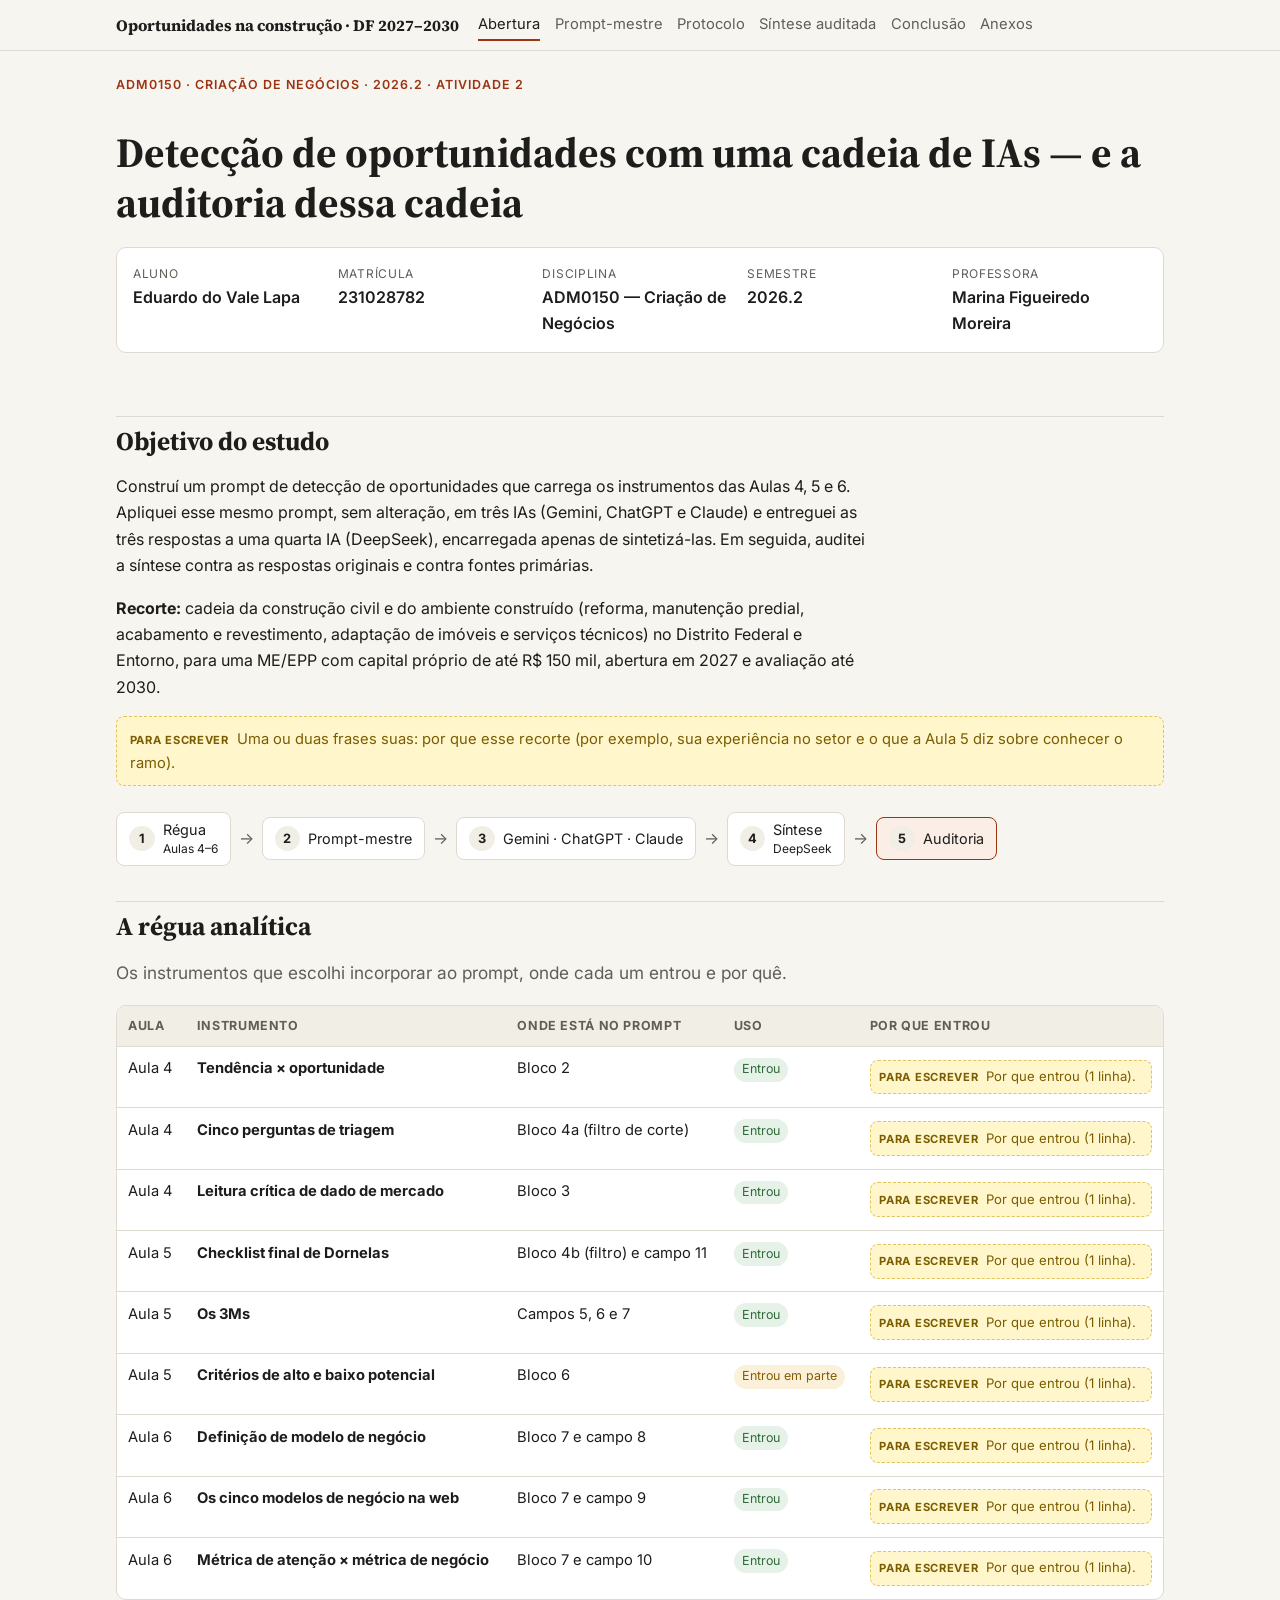
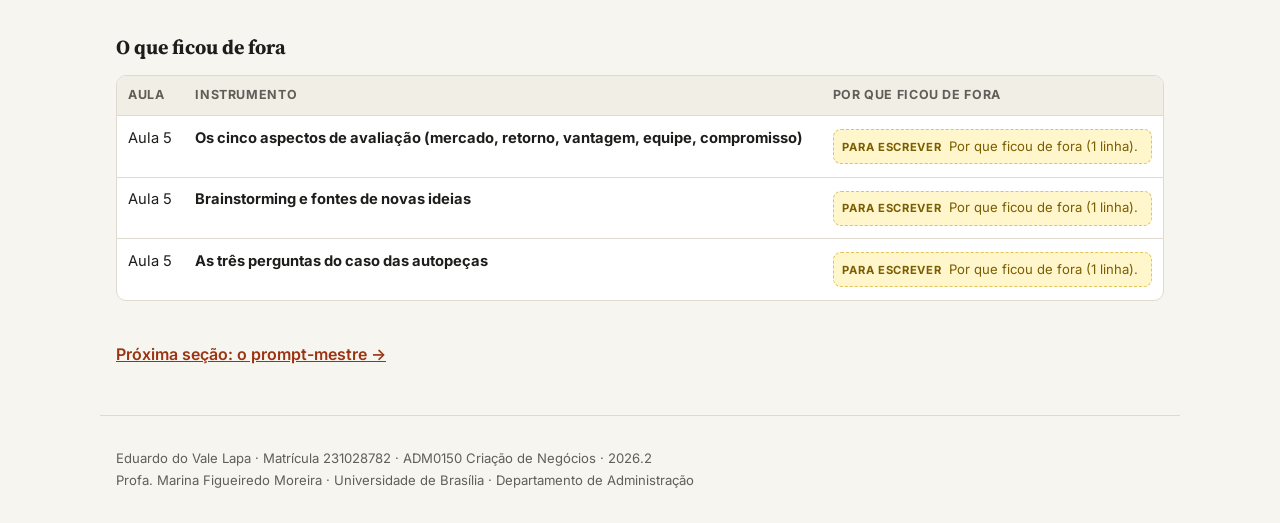
==== index.html @ ac5368d7 "Add files via upload" ====
<!doctype html>
<html lang="pt-BR"><head><meta charset="utf-8"><meta name="viewport" content="width=device-width,initial-scale=1">
<title>Abertura — Cadeia de IAs</title>
<link rel="preconnect" href="https://fonts.googleapis.com"><link rel="preconnect" href="https://fonts.gstatic.com" crossorigin>
<link href="https://fonts.googleapis.com/css2?family=Source+Serif+4:opsz,wght@8..60,400;8..60,600;8..60,700&family=Inter:wght@400;500;600&family=JetBrains+Mono:wght@400&display=swap" rel="stylesheet">
<link rel="stylesheet" href="style.css"></head>
<body><header class="top"><div class="wrap"><a class="brand" href="index.html">Oportunidades na construção · DF 2027–2030</a>
<nav><a href="index.html" aria-current="page">Abertura</a><a href="prompt.html">Prompt-mestre</a><a href="protocolo.html">Protocolo</a><a href="auditoria.html">Síntese auditada</a><a href="conclusao.html">Conclusão</a><a href="anexos.html">Anexos</a></nav></div></header>
<main class="wrap">
<section class="hero">
<p class="eyebrow">ADM0150 · Criação de Negócios · 2026.2 · Atividade 2</p>
<h1>Detecção de oportunidades com uma cadeia de IAs — e a auditoria dessa cadeia</h1>
<dl class="ident">
<div><dt>Aluno</dt><dd>Eduardo do Vale Lapa</dd></div>
<div><dt>Matrícula</dt><dd>231028782</dd></div>
<div><dt>Disciplina</dt><dd>ADM0150 — Criação de Negócios</dd></div>
<div><dt>Semestre</dt><dd>2026.2</dd></div>
<div><dt>Professora</dt><dd>Marina Figueiredo Moreira</dd></div>
</dl>
</section>

<h2>Objetivo do estudo</h2>
<p>Construí um prompt de detecção de oportunidades que carrega os instrumentos das Aulas 4, 5 e 6. Apliquei esse mesmo prompt, sem alteração, em três IAs (Gemini, ChatGPT e Claude) e entreguei as três respostas a uma quarta IA (DeepSeek), encarregada apenas de sintetizá-las. Em seguida, auditei a síntese contra as respostas originais e contra fontes primárias.</p>
<p><strong>Recorte:</strong> cadeia da construção civil e do ambiente construído (reforma, manutenção predial, acabamento e revestimento, adaptação de imóveis e serviços técnicos) no Distrito Federal e Entorno, para uma ME/EPP com capital próprio de até R$ 150 mil, abertura em 2027 e avaliação até 2030.</p>
<div class="todo"><span class="todo-tag">Para escrever</span>Uma ou duas frases suas: por que esse recorte (por exemplo, sua experiência no setor e o que a Aula 5 diz sobre conhecer o ramo).</div>

<div class="flow" aria-label="Fluxo da cadeia">
<div class="step"><b>1</b><span>Régua<br><small>Aulas 4–6</small></span></div><i>→</i>
<div class="step"><b>2</b><span>Prompt-mestre</span></div><i>→</i>
<div class="step trio"><b>3</b><span>Gemini · ChatGPT · Claude</span></div><i>→</i>
<div class="step"><b>4</b><span>Síntese<br><small>DeepSeek</small></span></div><i>→</i>
<div class="step accent"><b>5</b><span>Auditoria</span></div>
</div>

<h2>A régua analítica</h2>
<p class="lede">Os instrumentos que escolhi incorporar ao prompt, onde cada um entrou e por quê.</p>
<div class="tbl"><table><thead><tr><th>Aula</th><th>Instrumento</th><th>Onde está no prompt</th><th>Uso</th><th>Por que entrou</th></tr></thead><tbody><tr><td>Aula 4</td><td><strong>Tendência × oportunidade</strong></td><td>Bloco 2</td><td><span class="pill ">Entrou</span></td><td><div class="todo small"><span class="todo-tag">Para escrever</span>Por que entrou (1 linha).</div></td></tr><tr><td>Aula 4</td><td><strong>Cinco perguntas de triagem</strong></td><td>Bloco 4a (filtro de corte)</td><td><span class="pill ">Entrou</span></td><td><div class="todo small"><span class="todo-tag">Para escrever</span>Por que entrou (1 linha).</div></td></tr><tr><td>Aula 4</td><td><strong>Leitura crítica de dado de mercado</strong></td><td>Bloco 3</td><td><span class="pill ">Entrou</span></td><td><div class="todo small"><span class="todo-tag">Para escrever</span>Por que entrou (1 linha).</div></td></tr><tr><td>Aula 5</td><td><strong>Checklist final de Dornelas</strong></td><td>Bloco 4b (filtro) e campo 11</td><td><span class="pill ">Entrou</span></td><td><div class="todo small"><span class="todo-tag">Para escrever</span>Por que entrou (1 linha).</div></td></tr><tr><td>Aula 5</td><td><strong>Os 3Ms</strong></td><td>Campos 5, 6 e 7</td><td><span class="pill ">Entrou</span></td><td><div class="todo small"><span class="todo-tag">Para escrever</span>Por que entrou (1 linha).</div></td></tr><tr><td>Aula 5</td><td><strong>Critérios de alto e baixo potencial</strong></td><td>Bloco 6</td><td><span class="pill pill-part">Entrou em parte</span></td><td><div class="todo small"><span class="todo-tag">Para escrever</span>Por que entrou (1 linha).</div></td></tr><tr><td>Aula 6</td><td><strong>Definição de modelo de negócio</strong></td><td>Bloco 7 e campo 8</td><td><span class="pill ">Entrou</span></td><td><div class="todo small"><span class="todo-tag">Para escrever</span>Por que entrou (1 linha).</div></td></tr><tr><td>Aula 6</td><td><strong>Os cinco modelos de negócio na web</strong></td><td>Bloco 7 e campo 9</td><td><span class="pill ">Entrou</span></td><td><div class="todo small"><span class="todo-tag">Para escrever</span>Por que entrou (1 linha).</div></td></tr><tr><td>Aula 6</td><td><strong>Métrica de atenção × métrica de negócio</strong></td><td>Bloco 7 e campo 10</td><td><span class="pill ">Entrou</span></td><td><div class="todo small"><span class="todo-tag">Para escrever</span>Por que entrou (1 linha).</div></td></tr></tbody></table></div>

<h3>O que ficou de fora</h3>
<div class="tbl"><table><thead><tr><th>Aula</th><th>Instrumento</th><th>Por que ficou de fora</th></tr></thead><tbody><tr><td>Aula 5</td><td><strong>Os cinco aspectos de avaliação (mercado, retorno, vantagem, equipe, compromisso)</strong></td><td><div class="todo small"><span class="todo-tag">Para escrever</span>Por que ficou de fora (1 linha).</div></td></tr><tr><td>Aula 5</td><td><strong>Brainstorming e fontes de novas ideias</strong></td><td><div class="todo small"><span class="todo-tag">Para escrever</span>Por que ficou de fora (1 linha).</div></td></tr><tr><td>Aula 5</td><td><strong>As três perguntas do caso das autopeças</strong></td><td><div class="todo small"><span class="todo-tag">Para escrever</span>Por que ficou de fora (1 linha).</div></td></tr></tbody></table></div>

<p class="next"><a href="prompt.html">Próxima seção: o prompt-mestre →</a></p>
</main>
<footer class="wrap foot">Eduardo do Vale Lapa · Matrícula 231028782 · ADM0150 Criação de Negócios · 2026.2<br>Profa. Marina Figueiredo Moreira · Universidade de Brasília · Departamento de Administração</footer>
</body></html>
---- style.css ----
:root{
  --bg:#f7f5f0; --surface:#ffffff; --ink:#1d1d1b; --muted:#5f5e58; --line:#dedad0;
  --accent:#9a3412; --accent-soft:#fbeee6; --code:#f1eee6;
  --s:#2f6b3a; --s-bg:#e6f1e7; --d:#8a5a00; --d-bg:#fbf0d9; --o:#a1262b; --o-bg:#f9e3e3; --x:#4b4f8a; --x-bg:#e8e9f6;
  --todo:#7a5d00; --todo-bg:#fff6cc; --todo-line:#e2c45a;
}
@media (prefers-color-scheme: dark){ :root:not([data-theme="light"]){
  --bg:#161614; --surface:#1f1f1c; --ink:#ecebe6; --muted:#a8a69d; --line:#34332e;
  --accent:#f0a07a; --accent-soft:#3a251b; --code:#26251f;
  --s:#8fd19a; --s-bg:#1f3323; --d:#f2c56b; --d-bg:#3a2f14; --o:#f29a9d; --o-bg:#3d1d1f; --x:#aeb2f2; --x-bg:#25274a;
  --todo:#f3d36b; --todo-bg:#3a3214; --todo-line:#7d6a24;
}}
:root[data-theme="dark"]{
  --bg:#161614; --surface:#1f1f1c; --ink:#ecebe6; --muted:#a8a69d; --line:#34332e;
  --accent:#f0a07a; --accent-soft:#3a251b; --code:#26251f;
  --s:#8fd19a; --s-bg:#1f3323; --d:#f2c56b; --d-bg:#3a2f14; --o:#f29a9d; --o-bg:#3d1d1f; --x:#aeb2f2; --x-bg:#25274a;
  --todo:#f3d36b; --todo-bg:#3a3214; --todo-line:#7d6a24;
}
*{box-sizing:border-box}
html{-webkit-text-size-adjust:100%}
body{margin:0;background:var(--bg);color:var(--ink);font:16px/1.65 "Inter",system-ui,sans-serif}
.wrap{max-width:1080px;margin:0 auto;padding:0 16px}
a{color:var(--accent)}
h1,h2,h3,h4{font-family:"Source Serif 4",Georgia,serif;line-height:1.2;margin:2.2rem 0 .8rem}
h1{font-size:clamp(1.8rem,4vw,2.6rem);margin-top:2rem}
h2{font-size:1.6rem;padding-top:.6rem;border-top:1px solid var(--line)}
h3{font-size:1.25rem} h4{font-size:1.1rem;margin-top:0}
.lede{font-size:1.08rem;color:var(--muted);max-width:70ch}
p,li{max-width:75ch}
.top{position:sticky;top:0;z-index:5;background:color-mix(in srgb,var(--bg) 92%,transparent);backdrop-filter:blur(6px);border-bottom:1px solid var(--line)}
.top .wrap{display:flex;flex-wrap:wrap;align-items:center;gap:.4rem 1.2rem;padding-top:.6rem;padding-bottom:.6rem}
.brand{font-family:"Source Serif 4",serif;font-weight:700;color:var(--ink);text-decoration:none}
nav{display:flex;flex-wrap:wrap;gap:.2rem .9rem;font-size:.92rem}
nav a{color:var(--muted);text-decoration:none;padding:.15rem 0;border-bottom:2px solid transparent}
nav a[aria-current]{color:var(--ink);border-color:var(--accent)}
nav a:hover{color:var(--ink)}
.hero{padding:1.5rem 0 .5rem}
.eyebrow{text-transform:uppercase;letter-spacing:.08em;font-size:.78rem;color:var(--accent);font-weight:600;margin:0}
.ident{display:grid;grid-template-columns:repeat(auto-fit,minmax(170px,1fr));gap:.6rem;background:var(--surface);border:1px solid var(--line);border-radius:10px;padding:1rem;margin:1.2rem 0}
.ident dt{font-size:.75rem;text-transform:uppercase;letter-spacing:.06em;color:var(--muted)} .ident dd{margin:0;font-weight:600}
.flow{display:flex;flex-wrap:wrap;align-items:center;gap:.5rem;margin:1.6rem 0}
.flow i{color:var(--muted);font-style:normal}
.step{display:flex;gap:.5rem;align-items:center;background:var(--surface);border:1px solid var(--line);border-radius:8px;padding:.5rem .75rem;font-size:.9rem;line-height:1.25}
.step b{display:grid;place-items:center;width:1.6rem;height:1.6rem;border-radius:50%;background:var(--code);font-size:.8rem}
.step.accent{border-color:var(--accent);background:var(--accent-soft)}
.tbl{overflow-x:auto;margin:1rem 0;border:1px solid var(--line);border-radius:10px;background:var(--surface)}
table{border-collapse:collapse;width:100%;font-size:.92rem}
th,td{text-align:left;vertical-align:top;padding:.6rem .7rem;border-bottom:1px solid var(--line)}
th{font-size:.78rem;text-transform:uppercase;letter-spacing:.05em;color:var(--muted);background:var(--code)}
tr:last-child td{border-bottom:0}
td.num{font-variant-numeric:tabular-nums;color:var(--muted)}
table.audit td:nth-child(2){min-width:220px} table.audit td:last-child{min-width:260px}
.pill{display:inline-block;font-size:.78rem;padding:.1rem .5rem;border-radius:99px;background:var(--s-bg);color:var(--s);white-space:nowrap}
.pill-part{background:var(--d-bg);color:var(--d)}
.cls{display:inline-block;font-size:.78rem;font-weight:600;padding:.12rem .55rem;border-radius:99px;white-space:nowrap}
.cls-s{background:var(--s-bg);color:var(--s)} .cls-d{background:var(--d-bg);color:var(--d)} .cls-o{background:var(--o-bg);color:var(--o)} .cls-x{background:var(--x-bg);color:var(--x)}
.kpis{display:grid;grid-template-columns:repeat(auto-fit,minmax(130px,1fr));gap:.6rem;margin:1rem 0}
.kpi{background:var(--s-bg);color:var(--s);border-radius:10px;padding:.8rem 1rem}
.kpi b{display:block;font:700 2rem/1 "Source Serif 4",serif} .kpi span{font-size:.85rem}
.kpi.kd{background:var(--d-bg);color:var(--d)} .kpi.ko{background:var(--o-bg);color:var(--o)} .kpi.kx{background:var(--x-bg);color:var(--x)}
.ev{margin:0 0 .4rem;font-size:.88rem}
.pblock{display:grid;grid-template-columns:minmax(0,3fr) minmax(0,2fr);gap:1rem;margin:1rem 0;padding-bottom:1rem;border-bottom:1px dashed var(--line)}
@media (max-width:760px){.pblock{grid-template-columns:1fr}}
.pcode{background:var(--code);border-radius:10px;padding:.8rem 1rem;min-width:0}
.plabel{font:600 .8rem "JetBrains Mono",monospace;color:var(--accent);margin-bottom:.4rem}
.pcode pre{margin:0;white-space:pre-wrap;word-wrap:break-word;font:.84rem/1.55 "JetBrains Mono",monospace}
.pwhy{font-size:.92rem} .pwhy .k{font-size:.72rem;text-transform:uppercase;letter-spacing:.06em;color:var(--muted);margin:.2rem 0 .1rem}
.pwhy p{margin:.2rem 0 .6rem}
.todo{border:1.5px dashed var(--todo-line);background:var(--todo-bg);color:var(--todo);border-radius:8px;padding:.6rem .8rem;margin:.8rem 0;font-size:.92rem}
.todo.small{padding:.35rem .55rem;margin:.2rem 0;font-size:.82rem}
.todo-tag{display:inline-block;font-weight:700;font-size:.7rem;text-transform:uppercase;letter-spacing:.06em;margin-right:.5rem}
.pend{background:var(--todo-bg);color:var(--todo);border:1px dashed var(--todo-line);border-radius:4px;padding:0 .3rem;font-size:.85em}
.note{font-size:.88rem;color:var(--muted)}
.btn{display:inline-block;background:var(--accent);color:var(--surface);text-decoration:none;padding:.45rem .9rem;border-radius:8px;font-weight:600;font-size:.9rem;margin:.2rem .3rem .2rem 0}
.btn.ghost{background:transparent;color:var(--accent);border:1px solid var(--accent)}
.next{margin:2.5rem 0 1rem;font-weight:600}
.opp{background:var(--surface);border:1px solid var(--line);border-radius:10px;padding:1rem;margin:1rem 0}
.cards{display:grid;grid-template-columns:repeat(auto-fit,minmax(190px,1fr));gap:.7rem;margin:1.2rem 0}
.card{display:flex;gap:.7rem;align-items:center;background:var(--surface);border:1px solid var(--line);border-radius:10px;padding:.9rem;color:var(--ink);text-decoration:none;line-height:1.3}
.card b{display:grid;place-items:center;width:2.2rem;height:2.2rem;border-radius:8px;background:var(--code);font-family:"Source Serif 4",serif}
.card:hover{border-color:var(--accent)} .card.accent{border-color:var(--accent);background:var(--accent-soft)} .card.muted{opacity:.75}
.card small{color:var(--muted)}
.crumb{margin-top:1.2rem}
.raw{background:var(--surface);border:1px solid var(--line);border-radius:10px;padding:1rem 1.2rem;overflow-x:auto}
.raw table{font-size:.85rem} .raw h1{font-size:1.5rem}
.wrap-pre{white-space:pre-wrap;word-wrap:break-word;font:.86rem/1.6 "JetBrains Mono",monospace;margin:0}
.pdfview{width:100%;height:80vh;border:1px solid var(--line);border-radius:8px}
.foot{color:var(--muted);font-size:.82rem;padding-top:2rem;padding-bottom:2rem;border-top:1px solid var(--line);margin-top:3rem}
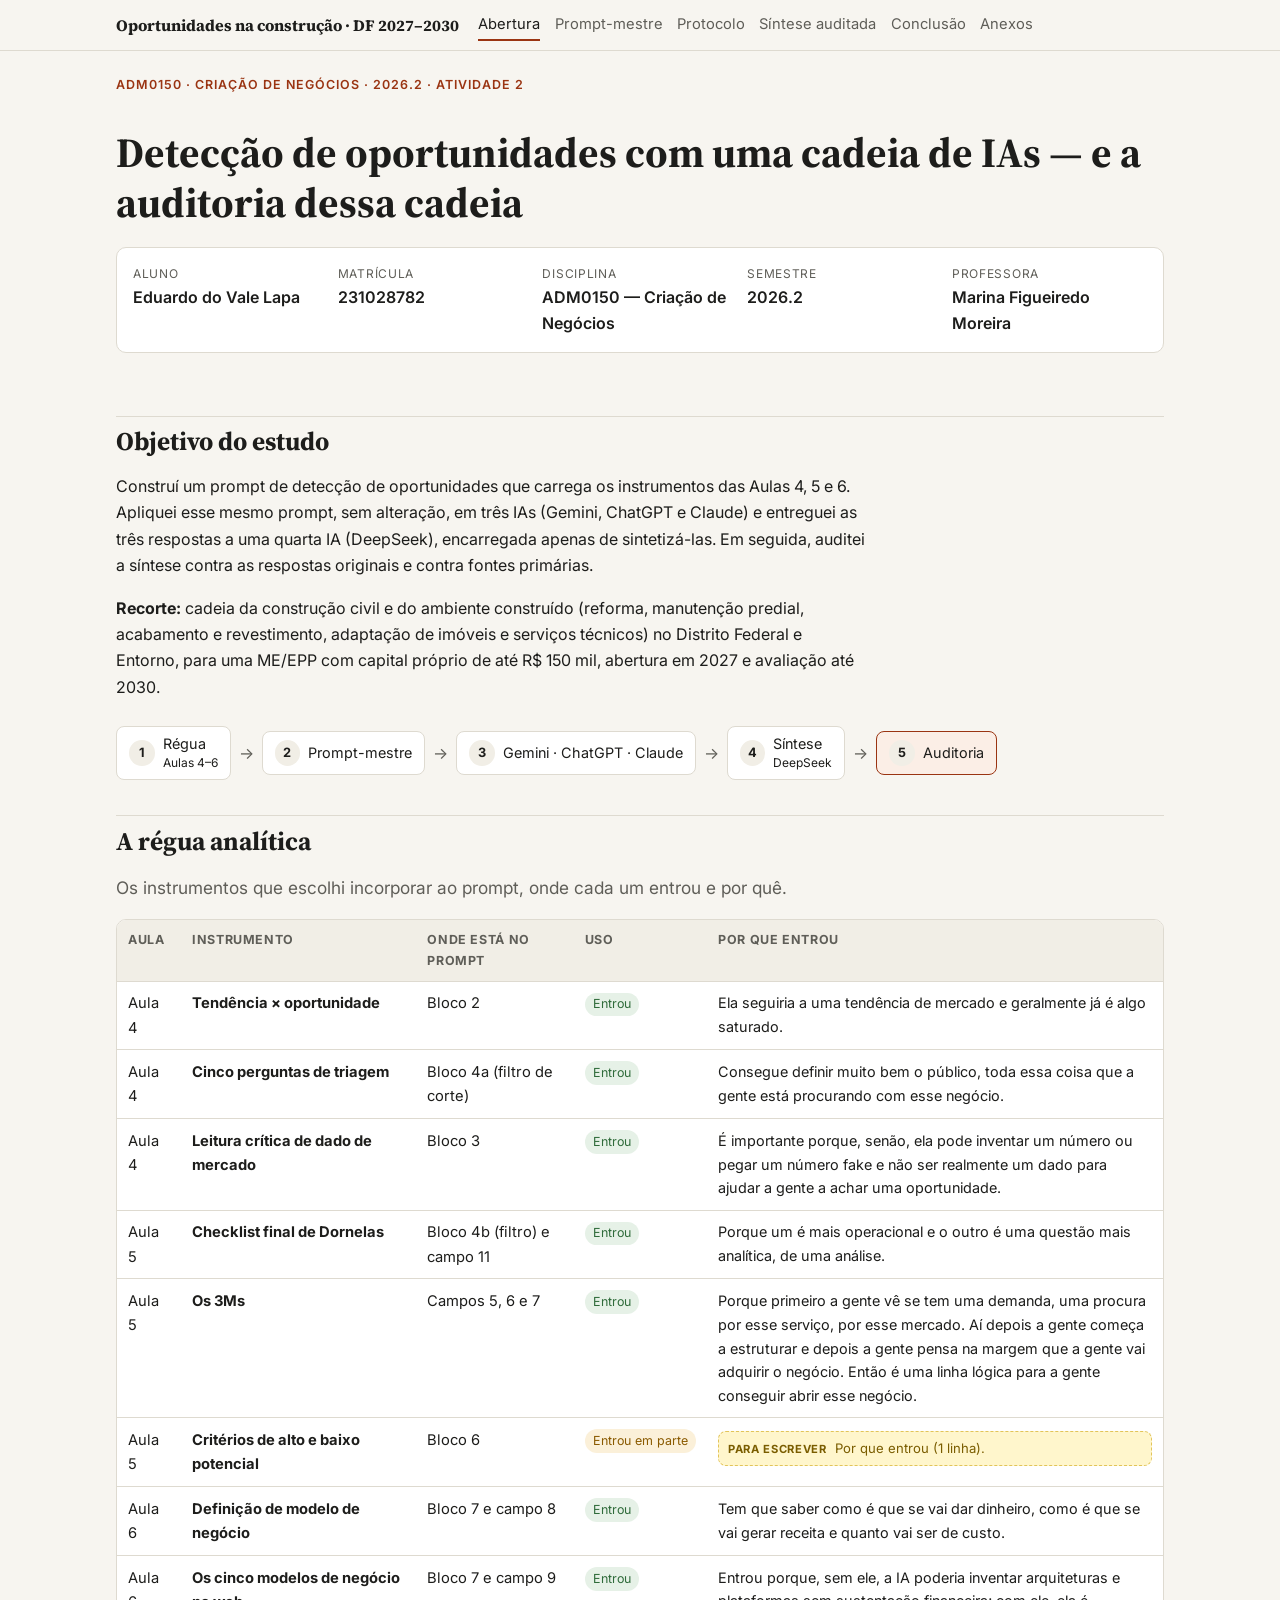
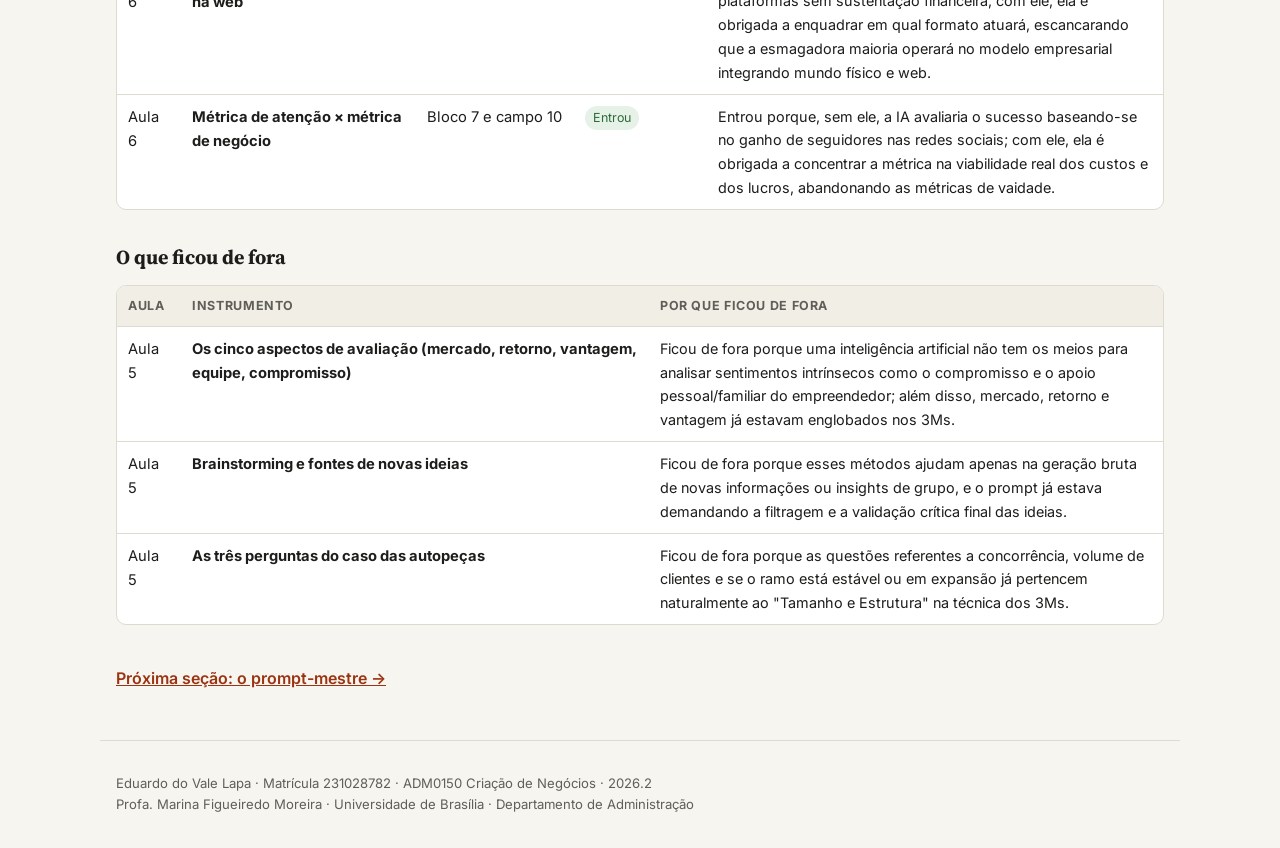
==== commit 322ed467: "Add files via upload" ====
--- a/index.html
+++ b/index.html
@@ -22,7 +22,7 @@
 <h2>Objetivo do estudo</h2>
 <p>Construí um prompt de detecção de oportunidades que carrega os instrumentos das Aulas 4, 5 e 6. Apliquei esse mesmo prompt, sem alteração, em três IAs (Gemini, ChatGPT e Claude) e entreguei as três respostas a uma quarta IA (DeepSeek), encarregada apenas de sintetizá-las. Em seguida, auditei a síntese contra as respostas originais e contra fontes primárias.</p>
 <p><strong>Recorte:</strong> cadeia da construção civil e do ambiente construído (reforma, manutenção predial, acabamento e revestimento, adaptação de imóveis e serviços técnicos) no Distrito Federal e Entorno, para uma ME/EPP com capital próprio de até R$ 150 mil, abertura em 2027 e avaliação até 2030.</p>
-<div class="todo"><span class="todo-tag">Para escrever</span>Uma ou duas frases suas: por que esse recorte (por exemplo, sua experiência no setor e o que a Aula 5 diz sobre conhecer o ramo).</div>
+
 
 <div class="flow" aria-label="Fluxo da cadeia">
 <div class="step"><b>1</b><span>Régua<br><small>Aulas 4–6</small></span></div><i>→</i>
@@ -34,10 +34,10 @@
 
 <h2>A régua analítica</h2>
 <p class="lede">Os instrumentos que escolhi incorporar ao prompt, onde cada um entrou e por quê.</p>
-<div class="tbl"><table><thead><tr><th>Aula</th><th>Instrumento</th><th>Onde está no prompt</th><th>Uso</th><th>Por que entrou</th></tr></thead><tbody><tr><td>Aula 4</td><td><strong>Tendência × oportunidade</strong></td><td>Bloco 2</td><td><span class="pill ">Entrou</span></td><td><div class="todo small"><span class="todo-tag">Para escrever</span>Por que entrou (1 linha).</div></td></tr><tr><td>Aula 4</td><td><strong>Cinco perguntas de triagem</strong></td><td>Bloco 4a (filtro de corte)</td><td><span class="pill ">Entrou</span></td><td><div class="todo small"><span class="todo-tag">Para escrever</span>Por que entrou (1 linha).</div></td></tr><tr><td>Aula 4</td><td><strong>Leitura crítica de dado de mercado</strong></td><td>Bloco 3</td><td><span class="pill ">Entrou</span></td><td><div class="todo small"><span class="todo-tag">Para escrever</span>Por que entrou (1 linha).</div></td></tr><tr><td>Aula 5</td><td><strong>Checklist final de Dornelas</strong></td><td>Bloco 4b (filtro) e campo 11</td><td><span class="pill ">Entrou</span></td><td><div class="todo small"><span class="todo-tag">Para escrever</span>Por que entrou (1 linha).</div></td></tr><tr><td>Aula 5</td><td><strong>Os 3Ms</strong></td><td>Campos 5, 6 e 7</td><td><span class="pill ">Entrou</span></td><td><div class="todo small"><span class="todo-tag">Para escrever</span>Por que entrou (1 linha).</div></td></tr><tr><td>Aula 5</td><td><strong>Critérios de alto e baixo potencial</strong></td><td>Bloco 6</td><td><span class="pill pill-part">Entrou em parte</span></td><td><div class="todo small"><span class="todo-tag">Para escrever</span>Por que entrou (1 linha).</div></td></tr><tr><td>Aula 6</td><td><strong>Definição de modelo de negócio</strong></td><td>Bloco 7 e campo 8</td><td><span class="pill ">Entrou</span></td><td><div class="todo small"><span class="todo-tag">Para escrever</span>Por que entrou (1 linha).</div></td></tr><tr><td>Aula 6</td><td><strong>Os cinco modelos de negócio na web</strong></td><td>Bloco 7 e campo 9</td><td><span class="pill ">Entrou</span></td><td><div class="todo small"><span class="todo-tag">Para escrever</span>Por que entrou (1 linha).</div></td></tr><tr><td>Aula 6</td><td><strong>Métrica de atenção × métrica de negócio</strong></td><td>Bloco 7 e campo 10</td><td><span class="pill ">Entrou</span></td><td><div class="todo small"><span class="todo-tag">Para escrever</span>Por que entrou (1 linha).</div></td></tr></tbody></table></div>
+<div class="tbl"><table><thead><tr><th>Aula</th><th>Instrumento</th><th>Onde está no prompt</th><th>Uso</th><th>Por que entrou</th></tr></thead><tbody><tr><td>Aula 4</td><td><strong>Tendência × oportunidade</strong></td><td>Bloco 2</td><td><span class="pill ">Entrou</span></td><td><p class="mine">Ela seguiria a uma tendência de mercado e geralmente já é algo saturado.</p></td></tr><tr><td>Aula 4</td><td><strong>Cinco perguntas de triagem</strong></td><td>Bloco 4a (filtro de corte)</td><td><span class="pill ">Entrou</span></td><td><p class="mine">Consegue definir muito bem o público, toda essa coisa que a gente está procurando com esse negócio.</p></td></tr><tr><td>Aula 4</td><td><strong>Leitura crítica de dado de mercado</strong></td><td>Bloco 3</td><td><span class="pill ">Entrou</span></td><td><p class="mine">É importante porque, senão, ela pode inventar um número ou pegar um número fake e não ser realmente um dado para ajudar a gente a achar uma oportunidade.</p></td></tr><tr><td>Aula 5</td><td><strong>Checklist final de Dornelas</strong></td><td>Bloco 4b (filtro) e campo 11</td><td><span class="pill ">Entrou</span></td><td><p class="mine">Porque um é mais operacional e o outro é uma questão mais analítica, de uma análise.</p></td></tr><tr><td>Aula 5</td><td><strong>Os 3Ms</strong></td><td>Campos 5, 6 e 7</td><td><span class="pill ">Entrou</span></td><td><p class="mine">Porque primeiro a gente vê se tem uma demanda, uma procura por esse serviço, por esse mercado. Aí depois a gente começa a estruturar e depois a gente pensa na margem que a gente vai adquirir o negócio. Então é uma linha lógica para a gente conseguir abrir esse negócio.</p></td></tr><tr><td>Aula 5</td><td><strong>Critérios de alto e baixo potencial</strong></td><td>Bloco 6</td><td><span class="pill pill-part">Entrou em parte</span></td><td><div class="todo small"><span class="todo-tag">Para escrever</span>Por que entrou (1 linha).</div></td></tr><tr><td>Aula 6</td><td><strong>Definição de modelo de negócio</strong></td><td>Bloco 7 e campo 8</td><td><span class="pill ">Entrou</span></td><td><p class="mine">Tem que saber como é que se vai dar dinheiro, como é que se vai gerar receita e quanto vai ser de custo.</p></td></tr><tr><td>Aula 6</td><td><strong>Os cinco modelos de negócio na web</strong></td><td>Bloco 7 e campo 9</td><td><span class="pill ">Entrou</span></td><td><p class="mine">Entrou porque, sem ele, a IA poderia inventar arquiteturas e plataformas sem sustentação financeira; com ele, ela é obrigada a enquadrar em qual formato atuará, escancarando que a esmagadora maioria operará no modelo empresarial integrando mundo físico e web.</p></td></tr><tr><td>Aula 6</td><td><strong>Métrica de atenção × métrica de negócio</strong></td><td>Bloco 7 e campo 10</td><td><span class="pill ">Entrou</span></td><td><p class="mine">Entrou porque, sem ele, a IA avaliaria o sucesso baseando-se no ganho de seguidores nas redes sociais; com ele, ela é obrigada a concentrar a métrica na viabilidade real dos custos e dos lucros, abandonando as métricas de vaidade.</p></td></tr></tbody></table></div>
 
 <h3>O que ficou de fora</h3>
-<div class="tbl"><table><thead><tr><th>Aula</th><th>Instrumento</th><th>Por que ficou de fora</th></tr></thead><tbody><tr><td>Aula 5</td><td><strong>Os cinco aspectos de avaliação (mercado, retorno, vantagem, equipe, compromisso)</strong></td><td><div class="todo small"><span class="todo-tag">Para escrever</span>Por que ficou de fora (1 linha).</div></td></tr><tr><td>Aula 5</td><td><strong>Brainstorming e fontes de novas ideias</strong></td><td><div class="todo small"><span class="todo-tag">Para escrever</span>Por que ficou de fora (1 linha).</div></td></tr><tr><td>Aula 5</td><td><strong>As três perguntas do caso das autopeças</strong></td><td><div class="todo small"><span class="todo-tag">Para escrever</span>Por que ficou de fora (1 linha).</div></td></tr></tbody></table></div>
+<div class="tbl"><table><thead><tr><th>Aula</th><th>Instrumento</th><th>Por que ficou de fora</th></tr></thead><tbody><tr><td>Aula 5</td><td><strong>Os cinco aspectos de avaliação (mercado, retorno, vantagem, equipe, compromisso)</strong></td><td><p class="mine">Ficou de fora porque uma inteligência artificial não tem os meios para analisar sentimentos intrínsecos como o compromisso e o apoio pessoal/familiar do empreendedor; além disso, mercado, retorno e vantagem já estavam englobados nos 3Ms.</p></td></tr><tr><td>Aula 5</td><td><strong>Brainstorming e fontes de novas ideias</strong></td><td><p class="mine">Ficou de fora porque esses métodos ajudam apenas na geração bruta de novas informações ou insights de grupo, e o prompt já estava demandando a filtragem e a validação crítica final das ideias.</p></td></tr><tr><td>Aula 5</td><td><strong>As três perguntas do caso das autopeças</strong></td><td><p class="mine">Ficou de fora porque as questões referentes a concorrência, volume de clientes e se o ramo está estável ou em expansão já pertencem naturalmente ao "Tamanho e Estrutura" na técnica dos 3Ms.</p></td></tr></tbody></table></div>
 
 <p class="next"><a href="prompt.html">Próxima seção: o prompt-mestre →</a></p>
 </main>
--- a/style.css
+++ b/style.css
@@ -86,3 +86,5 @@
 .wrap-pre{white-space:pre-wrap;word-wrap:break-word;font:.86rem/1.6 "JetBrains Mono",monospace;margin:0}
 .pdfview{width:100%;height:80vh;border:1px solid var(--line);border-radius:8px}
 .foot{color:var(--muted);font-size:.82rem;padding-top:2rem;padding-bottom:2rem;border-top:1px solid var(--line);margin-top:3rem}
+.mine{margin:.2rem 0 .6rem;max-width:75ch}
+td .mine{margin:0;font-size:.9rem}
